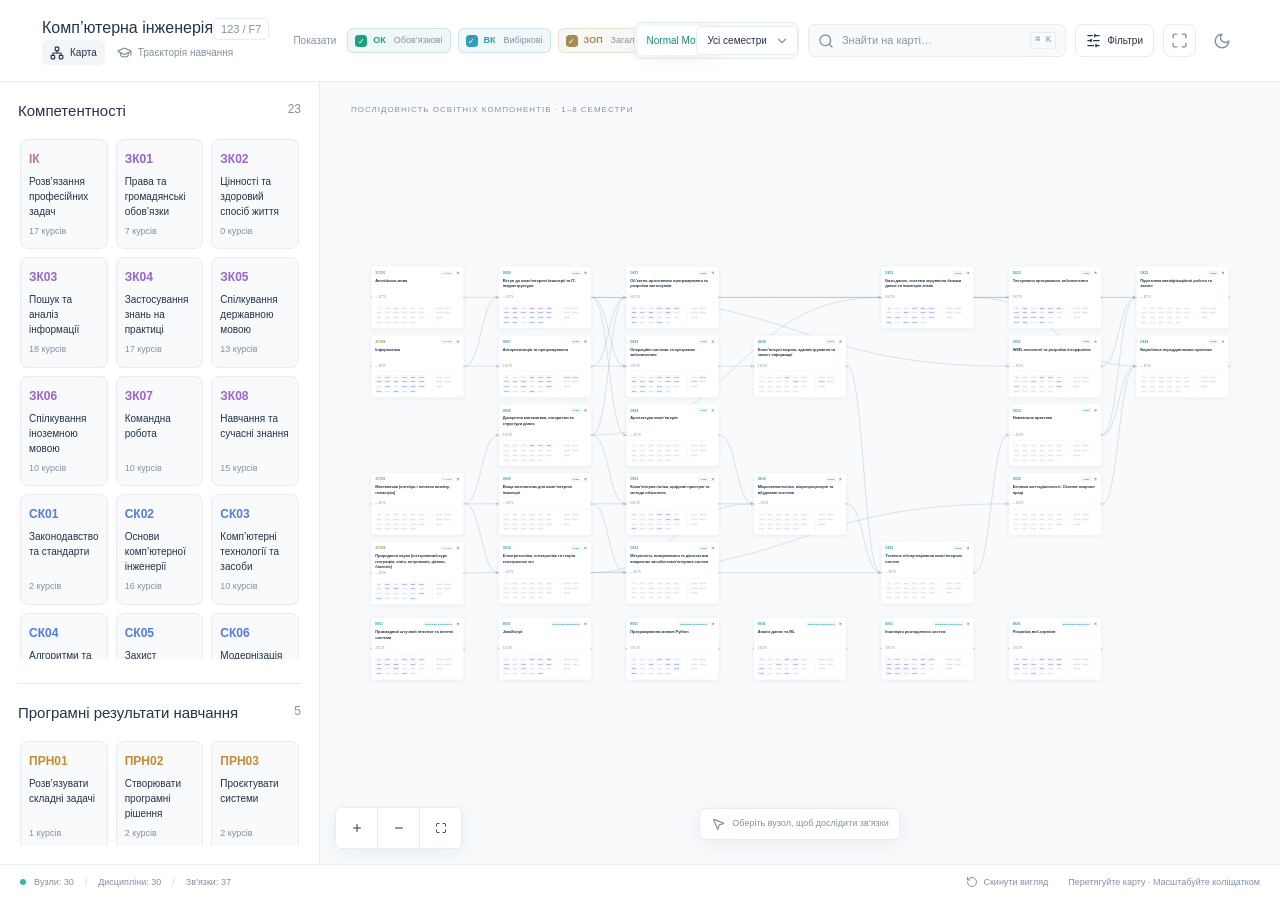
==== docs/index.html @ 351ebf06 "init 2" ====
<!doctype html>
<html lang="uk">
	<head>
		<meta charset="UTF-8" />
		<meta name="viewport" content="width=device-width, initial-scale=1.0" />
		<meta name="theme-color" content="#f6f8fb" />
		<meta
			name="description"
			content="Інтерактивна карта освітньої програми: компетентності, дисципліни та результати навчання."
		/>
		<title>Карта програми</title>
		<script type="module" crossorigin src="/assets/index-BlC7YATL.js"></script>
		<link rel="stylesheet" crossorigin href="/assets/index-C3Or6InL.css">
	</head>
	<body>
		<div id="app"></div>
	</body>
</html>
---- assets/index-C3Or6InL.css ----
.vue-flow{position:relative;width:100%;height:100%;overflow:hidden;z-index:0;direction:ltr}.vue-flow__container{position:absolute;height:100%;width:100%;left:0;top:0}.vue-flow__pane{z-index:1}.vue-flow__pane.draggable{cursor:grab}.vue-flow__pane.selection{cursor:pointer}.vue-flow__pane.dragging{cursor:grabbing}.vue-flow__transformationpane{transform-origin:0 0;z-index:2;pointer-events:none}.vue-flow__viewport{z-index:4;overflow:clip}.vue-flow__selection{z-index:6}.vue-flow__edge-labels{position:absolute;width:100%;height:100%;pointer-events:none;-webkit-user-select:none;-moz-user-select:none;user-select:none}.vue-flow__nodesselection-rect:focus,.vue-flow__nodesselection-rect:focus-visible{outline:none}.vue-flow .vue-flow__edges{pointer-events:none;overflow:visible}.vue-flow__edge-path,.vue-flow__connection-path{stroke:#b1b1b7;stroke-width:1;fill:none}.vue-flow__edge{pointer-events:visibleStroke;cursor:pointer}.vue-flow__edge.animated path{stroke-dasharray:5;animation:dashdraw .5s linear infinite}.vue-flow__edge.animated path.vue-flow__edge-interaction{stroke-dasharray:none;animation:none}.vue-flow__edge.inactive{pointer-events:none}.vue-flow__edge.selected,.vue-flow__edge:focus,.vue-flow__edge:focus-visible{outline:none}.vue-flow__edge.selected .vue-flow__edge-path,.vue-flow__edge:focus .vue-flow__edge-path,.vue-flow__edge:focus-visible .vue-flow__edge-path{stroke:#555}.vue-flow__edge-textwrapper{pointer-events:all}.vue-flow__edge-text{pointer-events:none;-webkit-user-select:none;-moz-user-select:none;user-select:none}.vue-flow__connection{pointer-events:none}.vue-flow__connection .animated{stroke-dasharray:5;animation:dashdraw .5s linear infinite}.vue-flow__connectionline{z-index:1001}.vue-flow__nodes{pointer-events:none;transform-origin:0 0}.vue-flow__node{position:absolute;-webkit-user-select:none;-moz-user-select:none;user-select:none;pointer-events:all;transform-origin:0 0;box-sizing:border-box;cursor:default}.vue-flow__node.draggable{cursor:grab;pointer-events:all}.vue-flow__node.draggable.dragging{cursor:grabbing}.vue-flow__nodesselection{z-index:3;transform-origin:left top;pointer-events:none}.vue-flow__nodesselection-rect{position:absolute;pointer-events:all;cursor:grab}.vue-flow__nodesselection-rect.dragging{cursor:grabbing}.vue-flow__handle{position:absolute;pointer-events:none;min-width:5px;min-height:5px}.vue-flow__handle.connectable{pointer-events:all;cursor:crosshair}.vue-flow__handle-bottom{left:50%;bottom:0;transform:translate(-50%,50%)}.vue-flow__handle-top{left:50%;top:0;transform:translate(-50%,-50%)}.vue-flow__handle-left{top:50%;left:0;transform:translate(-50%,-50%)}.vue-flow__handle-right{top:50%;right:0;transform:translate(50%,-50%)}.vue-flow__edgeupdater{cursor:move;pointer-events:all}.vue-flow__panel{position:absolute;z-index:5;margin:15px}.vue-flow__panel.top{top:0}.vue-flow__panel.bottom{bottom:0}.vue-flow__panel.left{left:0}.vue-flow__panel.right{right:0}.vue-flow__panel.center{left:50%;transform:translate(-50%)}@keyframes dashdraw{0%{stroke-dashoffset:10}}:root{--vf-node-bg: #fff;--vf-node-text: #222;--vf-connection-path: #b1b1b7;--vf-handle: #555}.vue-flow__edge.updating .vue-flow__edge-path{stroke:#777}.vue-flow__edge-text{font-size:10px}.vue-flow__edge-textbg{fill:#fff}.vue-flow__connection-path{stroke:var(--vf-connection-path)}.vue-flow__node{cursor:grab}.vue-flow__node.selectable:focus,.vue-flow__node.selectable:focus-visible{outline:none}.vue-flow__node-default,.vue-flow__node-input,.vue-flow__node-output{padding:10px;border-radius:3px;width:150px;font-size:12px;text-align:center;border-width:1px;border-style:solid;color:var(--vf-node-text);background-color:var(--vf-node-bg);border-color:var(--vf-node-color)}.vue-flow__node-default.selected,.vue-flow__node-default.selected:hover,.vue-flow__node-input.selected,.vue-flow__node-input.selected:hover,.vue-flow__node-output.selected,.vue-flow__node-output.selected:hover{box-shadow:0 0 0 .5px var(--vf-box-shadow)}.vue-flow__node-default.selected,.vue-flow__node-default:focus,.vue-flow__node-default:focus-visible,.vue-flow__node-input.selected,.vue-flow__node-input:focus,.vue-flow__node-input:focus-visible,.vue-flow__node-output.selected,.vue-flow__node-output:focus,.vue-flow__node-output:focus-visible{outline:none;border:1px solid #555}.vue-flow__node-default .vue-flow__handle,.vue-flow__node-input .vue-flow__handle,.vue-flow__node-output .vue-flow__handle{background:var(--vf-handle)}.vue-flow__node-default.selectable:hover,.vue-flow__node-input.selectable:hover,.vue-flow__node-output.selectable:hover{box-shadow:0 1px 4px 1px #00000014}.vue-flow__node-input{--vf-node-color: var(--vf-node-color, #0041d0);--vf-handle: var(--vf-node-color, #0041d0);--vf-box-shadow: var(--vf-node-color, #0041d0);background:var(--vf-node-bg);border-color:var(--vf-node-color, #0041d0)}.vue-flow__node-input.selected,.vue-flow__node-input:focus,.vue-flow__node-input:focus-visible{outline:none;border:1px solid var(--vf-node-color, #0041d0)}.vue-flow__node-default{--vf-handle: var(--vf-node-color, #1a192b);--vf-box-shadow: var(--vf-node-color, #1a192b);background:var(--vf-node-bg);border-color:var(--vf-node-color, #1a192b)}.vue-flow__node-default.selected,.vue-flow__node-default:focus,.vue-flow__node-default:focus-visible{outline:none;border:1px solid var(--vf-node-color, #1a192b)}.vue-flow__node-output{--vf-handle: var(--vf-node-color, #ff0072);--vf-box-shadow: var(--vf-node-color, #ff0072);background:var(--vf-node-bg);border-color:var(--vf-node-color, #ff0072)}.vue-flow__node-output.selected,.vue-flow__node-output:focus,.vue-flow__node-output:focus-visible{outline:none;border:1px solid var(--vf-node-color, #ff0072)}.vue-flow__nodesselection-rect,.vue-flow__selection{background:#0059dc14;border:1px dotted rgba(0,89,220,.8)}.vue-flow__nodesselection-rect:focus,.vue-flow__nodesselection-rect:focus-visible,.vue-flow__selection:focus,.vue-flow__selection:focus-visible{outline:none}.vue-flow__handle{width:6px;height:6px;background:var(--vf-handle);border:1px solid #fff;border-radius:100%}.vue-flow__controls{box-shadow:0 0 2px 1px #00000014}.vue-flow__controls-button{background:#fefefe;border:none;border-bottom:1px solid #eee;box-sizing:content-box;display:flex;justify-content:center;align-items:center;width:16px;height:16px;cursor:pointer;-webkit-user-select:none;user-select:none;padding:5px}.vue-flow__controls-button svg{width:100%;max-width:12px;max-height:12px}.vue-flow__controls-button:hover{background:#f4f4f4}.vue-flow__controls-button:disabled{pointer-events:none}.vue-flow__controls-button:disabled svg{fill-opacity:.4}@layer properties{@supports (((-webkit-hyphens:none)) and (not (margin-trim:inline))) or ((-moz-orient:inline) and (not (color:rgb(from red r g b)))){*,:before,:after,::backdrop{--tw-rotate-x:initial;--tw-rotate-y:initial;--tw-rotate-z:initial;--tw-skew-x:initial;--tw-skew-y:initial;--tw-border-style:solid;--tw-blur:initial;--tw-brightness:initial;--tw-contrast:initial;--tw-grayscale:initial;--tw-hue-rotate:initial;--tw-invert:initial;--tw-opacity:initial;--tw-saturate:initial;--tw-sepia:initial;--tw-drop-shadow:initial;--tw-drop-shadow-color:initial;--tw-drop-shadow-alpha:100%;--tw-drop-shadow-size:initial}}}@layer theme{:root,:host{--font-sans:-apple-system, BlinkMacSystemFont, "Segoe UI", Roboto, "Helvetica Neue", "Noto Sans", Arial, sans-serif, "Apple Color Emoji", "Segoe UI Emoji", "Segoe UI Symbol", "Noto Color Emoji";--font-mono:ui-monospace, SFMono-Regular, Menlo, Monaco, Consolas, "Liberation Mono", "Courier New", monospace;--default-transition-duration:.15s;--default-transition-timing-function:cubic-bezier(.4, 0, .2, 1);--default-font-family:var(--font-sans);--default-mono-font-family:var(--font-mono)}}@layer base{*,:after,:before,::backdrop{box-sizing:border-box;border:0 solid;margin:0;padding:0}::file-selector-button{box-sizing:border-box;border:0 solid;margin:0;padding:0}html,:host{-webkit-text-size-adjust:100%;tab-size:4;line-height:1.5;font-family:var(--default-font-family,-apple-system, BlinkMacSystemFont, "Segoe UI", Roboto, "Helvetica Neue", "Noto Sans", Arial, sans-serif, "Apple Color Emoji", "Segoe UI Emoji", "Segoe UI Symbol", "Noto Color Emoji");font-feature-settings:var(--default-font-feature-settings,normal);font-variation-settings:var(--default-font-variation-settings,normal);-webkit-tap-highlight-color:transparent}hr{height:0;color:inherit;border-top-width:1px}abbr:where([title]){-webkit-text-decoration:underline dotted;text-decoration:underline dotted}h1,h2,h3,h4,h5,h6{font-size:inherit;font-weight:inherit}a{color:inherit;-webkit-text-decoration:inherit;text-decoration:inherit}b,strong{font-weight:bolder}code,kbd,samp,pre{font-family:var(--default-mono-font-family,ui-monospace, SFMono-Regular, Menlo, Monaco, Consolas, "Liberation Mono", "Courier New", monospace);font-feature-settings:var(--default-mono-font-feature-settings,normal);font-variation-settings:var(--default-mono-font-variation-settings,normal);font-size:1em}small{font-size:80%}sub,sup{vertical-align:baseline;font-size:75%;line-height:0;position:relative}sub{bottom:-.25em}sup{top:-.5em}table{text-indent:0;border-color:inherit;border-collapse:collapse}:-moz-focusring:where(:not(iframe)){outline:auto}progress{vertical-align:baseline}summary{display:list-item}ol,ul,menu{list-style:none}img,svg,video,canvas,audio,iframe,embed,object{vertical-align:middle;display:block}img,video{max-width:100%;height:auto}button,input,select,optgroup,textarea{font:inherit;font-feature-settings:inherit;font-variation-settings:inherit;letter-spacing:inherit;color:inherit;opacity:1;background-color:#0000;border-radius:0}::file-selector-button{font:inherit;font-feature-settings:inherit;font-variation-settings:inherit;letter-spacing:inherit;color:inherit;opacity:1;background-color:#0000;border-radius:0}:where(select:is([multiple],[size])) optgroup{font-weight:bolder}:where(select:is([multiple],[size])) optgroup option{padding-inline-start:20px}::file-selector-button{margin-inline-end:4px}::placeholder{opacity:1}@supports (not ((-webkit-appearance:-apple-pay-button))) or (contain-intrinsic-size:1px){::placeholder{color:currentColor}@supports (color:color-mix(in lab,red,red)){::placeholder{color:color-mix(in oklab,currentcolor 50%,transparent)}}}textarea{resize:vertical}::-webkit-search-decoration{-webkit-appearance:none}::-webkit-date-and-time-value{min-height:1lh;text-align:inherit}::-webkit-datetime-edit{display:inline-flex}::-webkit-datetime-edit-fields-wrapper{padding:0}::-webkit-datetime-edit{padding-block:0}::-webkit-datetime-edit-year-field{padding-block:0}::-webkit-datetime-edit-month-field{padding-block:0}::-webkit-datetime-edit-day-field{padding-block:0}::-webkit-datetime-edit-hour-field{padding-block:0}::-webkit-datetime-edit-minute-field{padding-block:0}::-webkit-datetime-edit-second-field{padding-block:0}::-webkit-datetime-edit-millisecond-field{padding-block:0}::-webkit-datetime-edit-meridiem-field{padding-block:0}::-webkit-calendar-picker-indicator{line-height:1}:-moz-ui-invalid{box-shadow:none}button,input:where([type=button],[type=reset],[type=submit]){appearance:button}::file-selector-button{appearance:button}::-webkit-inner-spin-button{height:auto}::-webkit-outer-spin-button{height:auto}[hidden]:where(:not([hidden=until-found])){display:none!important}}@layer components;@layer utilities{.visible{visibility:visible}.sr-only{clip-path:inset(50%);white-space:nowrap;border-width:0;width:1px;height:1px;margin:-1px;padding:0;position:absolute;overflow:hidden}.fixed{position:fixed}.static{position:static}.sticky{position:sticky}.container{width:100%}@media(min-width:40rem){.container{max-width:40rem}}@media(min-width:48rem){.container{max-width:48rem}}@media(min-width:64rem){.container{max-width:64rem}}@media(min-width:80rem){.container{max-width:80rem}}@media(min-width:96rem){.container{max-width:96rem}}.grid{display:grid}.hidden{display:none}.flex-shrink{flex-shrink:1}.transform{transform:var(--tw-rotate-x,) var(--tw-rotate-y,) var(--tw-rotate-z,) var(--tw-skew-x,) var(--tw-skew-y,)}.border{border-style:var(--tw-border-style);border-width:1px}.underline{text-decoration-line:underline}.filter{filter:var(--tw-blur,) var(--tw-brightness,) var(--tw-contrast,) var(--tw-grayscale,) var(--tw-hue-rotate,) var(--tw-invert,) var(--tw-saturate,) var(--tw-sepia,) var(--tw-drop-shadow,)}.transition{transition-property:color,background-color,border-color,outline-color,text-decoration-color,fill,stroke,--tw-gradient-from,--tw-gradient-via,--tw-gradient-to,opacity,box-shadow,transform,translate,scale,rotate,filter,-webkit-backdrop-filter,backdrop-filter,display,content-visibility,overlay,pointer-events;transition-timing-function:var(--tw-ease,var(--default-transition-timing-function));transition-duration:var(--tw-duration,var(--default-transition-duration))}}:root{font-synthesis:none;text-rendering:optimizelegibility;-webkit-font-smoothing:antialiased;color:#243449;background:#f5f7fa;font-family:Inter,-apple-system,BlinkMacSystemFont,Segoe UI,sans-serif}*{box-sizing:border-box}body{margin:0}button,a,input,select{-webkit-tap-highlight-color:transparent}button,a,select{cursor:pointer}button{font:inherit;transition:background .15s,border-color .15s,transform .15s}button:focus-visible,a:focus-visible,summary:focus-visible,select:focus-visible,input:focus-visible{outline-offset:4px;outline:2px solid #32b89b}button:disabled{cursor:default}button svg{flex-shrink:0}button:hover{filter:brightness(.97)}.app-shell{--page:#f5f7fa;--surface:#fff;--canvas:#f8fafc;--text:#243449;--muted:#8491a2;--border:#e7ecf1;--dots:#d8e1e9;--edge:#aab9c9;--soft:#f1f5f8;--shadow:0 4px 18px #253f5910;--green:#188c72;background:var(--page);color:var(--text);min-height:100vh}.app-shell.dark{--page:#101720;--surface:#19232f;--canvas:#121c27;--text:#e1e8f0;--muted:#99a9bc;--border:#2c3a49;--dots:#324050;--edge:#6b8094;--soft:#243240;--shadow:0 4px 18px #0002;--green:#6ad8b9}.app-header{background:var(--surface);border-bottom:1px solid var(--border);justify-content:space-between;align-items:center;height:82px;padding:0 42px;display:flex}.brand{color:var(--text);letter-spacing:-.6px;align-items:center;gap:11px;font-size:18px;font-weight:750;text-decoration:none;display:flex}.brand-icon{color:#fff;background:#269981;border-radius:12px;place-items:center;width:39px;height:42px;display:grid;box-shadow:0 4px 9px #249e8230}.brand-light{color:var(--muted);font-weight:400}.brand small{letter-spacing:2px;color:var(--muted);margin-top:4px;font-size:8px;font-weight:600;display:block}.header-center{color:var(--muted);align-items:center;gap:8px;font-size:11px;display:flex}.status-dot{background:#37b997;border-radius:50%;flex-shrink:0;width:6px;height:6px;display:inline-block;box-shadow:0 0 0 3px #37b9970d}.header-actions{align-items:center;gap:21px;display:flex}.demo-label{letter-spacing:1.5px;color:var(--muted);font-size:9px}.icon-button{border:1px solid var(--border);background:var(--surface);width:33px;height:33px;color:var(--muted);border-radius:8px;justify-content:center;align-items:center;display:inline-flex}.theme-button{border:0}.avatar{background:var(--soft);border:1px solid var(--border);width:32px;height:32px;color:var(--green);border-radius:50%;place-items:center;font-size:10px;font-weight:700;display:grid}.workspace{max-width:2000px;margin:auto;padding:32px 42px 16px}.program-heading{justify-content:space-between;align-items:center;gap:20px;margin-bottom:28px;display:flex}.eyebrow{letter-spacing:1.7px;color:var(--muted);align-items:center;gap:8px;font-size:9px;font-weight:600;display:flex}.eyebrow svg{color:var(--green)}.eyebrow span{opacity:.4;padding:0 5px}h1{letter-spacing:-1px;align-items:center;gap:14px;margin:10px 0 6px;font-size:29px;font-weight:650;line-height:1.3;display:flex}.program-code{color:var(--muted);border:1px solid var(--border);letter-spacing:0;background:var(--surface);border-radius:5px;padding:4px 7px;font-size:11px}.program-heading p{color:var(--muted);margin:0;font-size:12px}.program-stats{gap:30px;display:flex}.program-stats div{border-right:1px solid var(--border);flex-direction:column;gap:5px;padding-right:27px;display:flex}.program-stats div:last-child{border:0;padding:0}.program-stats strong{letter-spacing:-1px;font-size:26px;font-weight:550}.program-stats span{color:var(--muted);font-size:10px}.explorer{border:1px solid var(--border);background:var(--surface);border-radius:13px;overflow:hidden;box-shadow:0 7px 30px #213b5205}.explorer-toolbar{justify-content:space-between;align-items:center;gap:15px;padding:15px 20px;display:flex}.map-title{white-space:nowrap;align-items:center;gap:9px;display:flex}.map-title>svg{color:var(--green)}.map-title strong{font-size:12px;font-weight:650}.count-pill{background:var(--soft);color:var(--muted);border-radius:5px;padding:2px 5px;font-size:9px}.toolbar-actions{align-items:center;gap:9px;display:flex}.search-box{border:1px solid var(--border);color:var(--muted);background:var(--canvas);border-radius:7px;align-items:center;gap:8px;padding:7px 9px;display:flex}.search-box input{width:180px;color:var(--text);background:0 0;border:0;outline:none;font-size:11px}.search-box:focus-within{border-color:#32b89b}.search-box kbd{border:1px solid var(--border);white-space:nowrap;border-radius:3px;padding:1px 4px;font-size:9px}.search-box button,.focus-banner button{color:var(--muted);background:0 0;border:0;padding:0;display:flex}.subtle-button{background:var(--surface);color:var(--text);border:1px solid var(--border);border-radius:7px;align-items:center;gap:6px;padding:8px 10px;font-size:10px;display:flex}.filter-bar{border-top:1px solid var(--border);border-bottom:1px solid var(--border);justify-content:space-between;align-items:center;gap:12px;padding:12px 20px;display:flex}.type-filters{flex-wrap:wrap;align-items:center;gap:7px;display:flex}.filter-label{color:var(--muted);margin-right:4px;font-size:10px}.kind-ЗК{--accent:#9a65cc;--tint:#9a65cc12}.kind-СК{--accent:#557cdb;--tint:#557cdb12}.kind-ОК{--accent:#219f83;--tint:#219f8312}.kind-ПРН{--accent:#c18c35;--tint:#c18c3512}.dark .kind-ЗК{--accent:#c498ee;--tint:#c498ee18}.dark .kind-СК{--accent:#8badff;--tint:#8badff18}.dark .kind-ОК{--accent:#66d6b8;--tint:#66d6b818}.dark .kind-ПРН{--accent:#edc27b;--tint:#edc27b18}.type-chip{border:1px solid var(--border);color:var(--muted);background:0 0;border-radius:6px;align-items:center;gap:6px;padding:5px 7px;font-size:9px;font-weight:600;display:flex}.type-chip.checked{background:var(--tint);border-color:var(--accent)}@supports (color:color-mix(in lab,red,red)){.type-chip.checked{border-color:color-mix(in srgb,var(--accent) 20%,transparent)}}.type-chip.checked{color:var(--accent)}.chip-name{color:var(--muted);margin-left:2px;font-weight:400}.chip-check{border:1px solid var(--muted);border-radius:3px;place-items:center;width:12px;height:12px;font-size:8px;display:grid}.checked .chip-check{border-color:var(--accent);background:var(--accent);color:var(--surface)}.semester-select{white-space:nowrap;align-items:center;display:flex;position:relative}.semester-select select{appearance:none;background:var(--surface);border:1px solid var(--border);color:var(--text);font:inherit;border-radius:6px;padding:6px 30px 6px 10px;font-size:10px}.semester-select svg{pointer-events:none;color:var(--muted);position:absolute;right:9px}.map-and-panel{height:calc(100vh - 365px);min-height:560px;max-height:1100px;display:flex}.map-container{background:var(--canvas);flex:1;min-width:0;position:relative}.map-column-labels{z-index:5;pointer-events:none;color:var(--muted);letter-spacing:1px;justify-content:space-between;gap:10px;font-size:8px;display:flex;position:absolute;top:17px;left:25px;right:25px}.map-column-labels span{background:var(--canvas);border-radius:4px;padding:5px 6px}.map-column-labels b{letter-spacing:1.4px;margin-left:6px;font-weight:600}.curriculum-node{border:1px solid var(--border);background:var(--surface);width:242px;box-shadow:var(--shadow);border-radius:10px;padding:13px 15px 0;transition:opacity .2s,border .2s,box-shadow .2s}.curriculum-node:not(.course){width:260px}.curriculum-node.active{border-color:var(--accent);box-shadow:0 0 0 4px var(--tint),var(--shadow)}.curriculum-node.dimmed{opacity:.23}.curriculum-node:hover{border-color:var(--accent)}.node-top{align-items:center;gap:8px;display:flex}.node-symbol{background:var(--tint);width:28px;height:28px;color:var(--accent);border-radius:7px;place-items:center;display:grid}.node-code{letter-spacing:.7px;color:var(--accent);font-size:11px;font-weight:700}.node-dot{background:var(--accent);opacity:.55;border-radius:50%;width:5px;height:5px;margin-left:auto}.node-arrow{color:var(--muted);margin-left:auto}.curriculum-node h3{letter-spacing:-.25px;margin:9px 0 7px;font-size:14px;font-weight:600;line-height:1.4}.node-meta,.node-caption{color:var(--muted);font-size:10px;line-height:1.4}.node-meta{gap:8px;display:flex}.meta-dot{opacity:.5}.node-footer{border-top:1px solid var(--border);color:var(--muted);justify-content:space-between;align-items:center;margin-top:11px;padding:8px 0;font-size:9px;display:flex}.tiny-bars{align-items:end;gap:3px;height:9px;display:flex}.tiny-bars i{background:var(--accent);opacity:.25;border-radius:1px;width:3px;height:5px}.tiny-bars i:nth-child(2){opacity:.5;height:7px}.tiny-bars i:last-child{opacity:.8;height:9px}.vue-flow__handle{min-width:6px;min-height:6px;background:var(--surface)!important;border:1.5px solid var(--accent)!important;width:6px!important;height:6px!important}.vue-flow__node:focus-visible{outline-offset:5px;border-radius:10px;outline:2px solid #32b89b}.vue-flow__controls{box-shadow:var(--shadow);border:1px solid var(--border);border-radius:7px;display:flex;bottom:15px;left:15px;overflow:hidden}.vue-flow__controls-button{background:var(--surface);color:var(--text);fill:var(--text);border:0;border-right:1px solid var(--border);width:31px;height:30px}.vue-flow__controls-button:hover{background:var(--soft)}.vue-flow__minimap{background:var(--surface);border:1px solid var(--border);box-shadow:var(--shadow);border-radius:8px;margin:0;bottom:13px;right:14px;overflow:hidden}.vue-flow__minimap-mask{fill:var(--canvas);opacity:.7}.vue-flow__minimap svg{background:var(--surface)}.map-hint,.focus-banner{color:var(--muted);background:var(--surface);border:1px solid var(--border);white-space:nowrap;box-shadow:var(--shadow);border-radius:7px;align-items:center;gap:7px;padding:8px 11px;font-size:9px;display:flex;position:absolute;bottom:24px;left:50%;transform:translate(-50%)}.focus-banner{color:var(--text);top:57px;bottom:auto}.focus-banner button{margin-left:8px}.map-footer{border-top:1px solid var(--border);color:var(--muted);align-items:center;gap:20px;padding:11px 20px;font-size:9px;display:flex}.map-footer>div{align-items:center;gap:8px;display:flex}.footer-separator{opacity:.4;margin:0 3px}.map-footer button{color:var(--muted);background:0 0;border:0;align-items:center;gap:5px;margin-left:auto;font-size:9px;display:flex}.page-footer{color:var(--muted);justify-content:space-between;gap:10px;padding-top:15px;font-size:9px;display:flex}.page-footer span{align-items:center;gap:6px;display:flex}.course-panel{background:var(--surface);border-left:1px solid var(--border);flex-direction:column;flex-shrink:0;width:340px;animation:.2s slide-in;display:flex}.panel-top{border-bottom:1px solid var(--border);letter-spacing:1.4px;color:var(--muted);justify-content:space-between;align-items:center;padding:14px 20px;font-size:8px;display:flex}.panel-top .icon-button{border:0;width:24px;height:24px}.panel-body{scrollbar-width:thin;scrollbar-color:var(--border) transparent;padding:22px;overflow-y:auto}.panel-emblem{width:50px;height:50px;color:var(--green);background:#219f8312;border:1px solid #219f8320;border-radius:13px;place-items:center;margin-bottom:17px;display:grid}.badge{background:var(--tint);color:var(--accent);white-space:nowrap;border:0;border-radius:4px;align-items:center;gap:5px;padding:4px 6px;font-size:9px;font-weight:600;display:inline-flex}.course-badge{color:var(--green);background:#219f8312}.course-badge span{margin-left:5px;font-weight:400}.panel-body h2{letter-spacing:-.7px;margin:11px 0;font-size:24px;font-weight:600;line-height:1.3}.panel-description{color:var(--muted);font-size:11px;line-height:1.85}.course-facts{border:1px solid var(--border);background:var(--canvas);border-radius:8px;grid-template-columns:1fr 1fr;margin:19px 0;display:grid}.course-facts>div{color:var(--muted);align-items:center;gap:8px;padding:12px;display:flex}.course-facts>div+div{border-left:1px solid var(--border)}.course-facts strong{color:var(--text);font-size:16px;font-weight:600}.course-facts small{color:var(--muted);margin-top:3px;font-size:9px;font-weight:400;display:block}.panel-section{border-top:1px solid var(--border);margin-top:20px;padding-top:18px}.panel-section h3{align-items:center;gap:7px;margin:0 0 12px;font-size:12px;font-weight:600;display:flex}.panel-section h3>span{color:var(--muted);font-size:9px;font-weight:400}.relation-row{text-align:left;width:100%;color:var(--text);background:0 0;border:0;align-items:center;gap:8px;margin:6px 0;padding:5px 0;font-size:10px;line-height:1.5;display:flex}.relation-row>svg{color:var(--muted);flex-shrink:0;margin-left:auto}.outcome-tags{flex-wrap:wrap;gap:6px;display:flex}.section-hint{color:var(--muted);margin-top:10px;font-size:9px}.topic{border:1px solid var(--border);border-radius:7px;margin:7px 0;overflow:hidden}.topic summary{cursor:pointer;align-items:center;gap:8px;padding:11px 9px;font-size:10px;font-weight:500;list-style:none;display:flex}.topic summary::-webkit-details-marker{display:none}.topic summary>svg{color:var(--muted);flex-shrink:0;margin-left:auto}.topic[open] summary>svg{transform:rotate(180deg)}.topic-number{color:var(--muted);font-size:9px}.topic p{color:var(--muted);margin:0;padding:0 11px 12px 31px;font-size:10px;line-height:1.8}.topic[open]{background:var(--canvas)}.panel-note{color:var(--muted);margin-top:22px;font-size:9px;line-height:1.8}.empty-state{background:var(--canvas);color:var(--muted);flex-direction:column;justify-content:center;align-items:center;gap:10px;display:flex;position:absolute;inset:0}.empty-state h3{color:var(--text);margin:0;font-size:18px}.empty-state p{margin:0 0 8px;font-size:12px}.primary-button{color:#fff;background:#219f83;border:0;border-radius:7px;padding:10px 15px;font-size:12px}@keyframes slide-in{0%{opacity:0;transform:translate(10px)}to{opacity:1;transform:translate(0)}}@media(min-width:1600px){.workspace{padding:38px 60px 18px}.map-and-panel{min-height:650px}.course-panel{width:365px}}@media(max-width:1100px){.workspace{padding:25px 22px 15px}.app-header{padding:0 24px}.program-stats{gap:16px}.program-stats div{padding-right:16px}.course-panel{width:300px}.chip-name,.footer-tip{display:none}.map-hint{bottom:65px;left:150px;transform:none}.map-column-labels{gap:3px;font-size:7px;left:12px;right:12px}.map-column-labels b{letter-spacing:.5px;margin-left:2px}}@media(max-width:760px){.app-header{height:66px;padding:0 16px}.header-center,.demo-label,.avatar{display:none}.workspace{padding:23px 12px 12px}.brand{font-size:16px}.program-heading{align-items:flex-start}.program-stats{display:none}h1{font-size:25px}.program-heading p{font-size:11px;line-height:1.7}.explorer-toolbar{flex-wrap:wrap;padding:13px}.toolbar-actions{width:100%}.search-box{flex:1}.search-box input{width:100%;min-width:0}.map-title{font-size:11px}.filter-bar{gap:7px;padding:11px}.filter-label{display:none}.type-filters{gap:4px}.type-chip{padding:5px}.semester-select select{max-width:112px;font-size:9px}.map-and-panel{height:65vh;min-height:520px;position:relative}.course-panel{z-index:10;width:min(340px,100%);position:absolute;top:0;bottom:0;right:0;box-shadow:-12px 0 30px #0002}.map-column-labels{font-size:6px}.map-column-labels b{letter-spacing:0}.map-footer{gap:5px;padding:11px;font-size:8px}.map-footer>div{gap:4px}.page-footer{flex-direction:column;font-size:8px;line-height:1.6}.map-hint{font-size:8px;left:16px}.vue-flow__minimap{max-width:120px}.eyebrow{letter-spacing:1px;font-size:8px}}@media(prefers-reduced-motion:reduce){*,:before,:after{scroll-behavior:auto!important;transition:none!important;animation:none!important}}html,body,#app{width:100%;height:100%;overflow:hidden}.app-shell{flex-direction:column;width:100%;height:100dvh;min-height:0;display:flex}.app-header{flex:none}.workspace{flex:auto;width:100%;max-width:none;min-height:0;margin:0;padding:0}.explorer{width:100%;height:100%;box-shadow:none;border:0;border-radius:0;flex-direction:column;display:flex}.explorer-toolbar,.filter-bar,.map-footer{flex:none}.map-and-panel{flex:auto;height:auto;min-height:0;max-height:none}.app-header{gap:24px}.app-header .program-heading{flex:none;margin:0}.header-filters{border:0;flex:0 auto;min-width:0;padding:0}.header-filters .type-filters{flex-wrap:nowrap}.header-tools{flex:none}@media(max-width:1550px){.app-header .program-stats{display:none}}@media(max-width:1250px){.header-filters .chip-name{display:none}}@media(max-width:1150px){.app-header{flex-wrap:wrap;height:auto;min-height:82px;padding:12px 24px}.app-header .program-heading{flex:auto}.header-filters{flex:1 0 100%;order:3}.header-filters .type-filters{flex-wrap:wrap}}@media(max-width:760px){.app-header{gap:10px;min-height:66px;padding:10px 16px}}.view-tabs{align-items:center;gap:4px;display:flex}.view-tabs button{color:var(--muted);background:0 0;border:0;border-radius:6px;align-items:center;gap:6px;padding:5px 8px;font-size:10px;display:inline-flex}.view-tabs button.active{background:var(--soft);color:var(--text)}.workflow-view,.workflow-and-panel{width:100%;height:100%;min-height:0}.workflow-view{background:var(--canvas)}.workflow-and-panel{display:flex;position:relative}.learning-workflow{flex:auto;min-width:0;padding:30px 32px 36px;overflow:auto}.workflow-heading{justify-content:space-between;align-items:end;gap:32px;max-width:1500px;margin:0 auto 28px;display:flex}.workflow-eyebrow{color:var(--green);letter-spacing:1.5px;font-size:9px;font-weight:650}.workflow-heading h2{color:var(--text);letter-spacing:-.6px;margin:7px 0 0;font-size:24px;font-weight:600}.workflow-heading p{max-width:470px;color:var(--muted);margin:0;font-size:11px;line-height:1.7}.workflow-track{align-items:stretch;width:max-content;min-width:100%;max-width:1500px;min-height:430px;margin:0 auto;display:flex}.workflow-stage{border:1px solid var(--border);background:var(--surface);width:250px;min-width:250px;box-shadow:var(--shadow);border-radius:12px;flex-direction:column;flex:1 0 250px;padding:18px;display:flex}.stage-connector{width:42px;min-width:42px;color:var(--muted);place-items:center;display:grid}.stage-heading{border-bottom:1px solid var(--border);align-items:center;gap:10px;padding-bottom:16px;display:flex}.stage-number{width:34px;height:34px;color:var(--green);background:#219f8312;border-radius:9px;place-items:center;font-size:11px;font-weight:700;display:grid}.stage-heading div>span,.stage-outcome small{color:var(--muted);font-size:9px;display:block}.stage-heading h3{margin:3px 0 0;font-size:13px;font-weight:600}.stage-credits{color:var(--muted);white-space:nowrap;margin-left:auto;font-size:9px}.stage-courses{flex-direction:column;flex:auto;gap:10px;padding:18px 0;display:flex}.workflow-course{text-align:left;border:1px solid var(--border);background:var(--canvas);width:100%;color:var(--text);border-radius:9px;align-items:center;gap:10px;padding:12px;display:flex}.workflow-course:hover,.workflow-course.active{border-color:var(--green);background:#219f830b}.workflow-course.active{box-shadow:0 0 0 3px #219f8312}.workflow-course-icon{width:31px;height:31px;color:var(--green);background:#219f8312;border-radius:8px;flex:none;place-items:center;display:grid}.workflow-course-copy{flex-direction:column;flex:auto;gap:4px;min-width:0;display:flex}.workflow-course-code{color:var(--green);letter-spacing:.5px;font-size:9px;font-weight:700}.workflow-course strong{font-size:11px;font-weight:600;line-height:1.4}.workflow-course small{color:var(--muted);font-size:9px}.workflow-course>svg{color:var(--muted);flex:none}.stage-outcome{border-top:1px solid var(--border);color:var(--green);align-items:flex-start;gap:8px;padding-top:14px;font-size:10px;line-height:1.5;display:flex}.stage-outcome svg{flex:none;margin-top:2px}.stage-outcome span{color:var(--text)}.stage-outcome small{margin-bottom:3px}@media(max-width:760px){.program-heading h1{margin-top:0;font-size:20px}.learning-workflow{padding:22px 16px 28px}.workflow-heading{flex-direction:column;align-items:flex-start;gap:10px}.workflow-heading h2{font-size:21px}.workflow-track{flex-direction:column;width:100%;min-width:0}.workflow-stage{flex-basis:auto;width:100%;min-width:0}.stage-connector{width:100%;min-width:0;height:38px;transform:rotate(90deg)}}.kind-ІК{--accent:#ba7596;--tint:#ba759612}.dark .kind-ІК{--accent:#e8a3c4;--tint:#e8a3c418}.kind-ВК{--accent:#329db8;--tint:#329db812}.dark .kind-ВК{--accent:#79cce0;--tint:#79cce018}.kind-ЗОП{--accent:#a48b58;--tint:#a48b5812}.dark .kind-ЗОП{--accent:#d3b980;--tint:#d3b98018}@property --tw-rotate-x{syntax:"*";inherits:false}@property --tw-rotate-y{syntax:"*";inherits:false}@property --tw-rotate-z{syntax:"*";inherits:false}@property --tw-skew-x{syntax:"*";inherits:false}@property --tw-skew-y{syntax:"*";inherits:false}@property --tw-border-style{syntax:"*";inherits:false;initial-value:solid}@property --tw-blur{syntax:"*";inherits:false}@property --tw-brightness{syntax:"*";inherits:false}@property --tw-contrast{syntax:"*";inherits:false}@property --tw-grayscale{syntax:"*";inherits:false}@property --tw-hue-rotate{syntax:"*";inherits:false}@property --tw-invert{syntax:"*";inherits:false}@property --tw-opacity{syntax:"*";inherits:false}@property --tw-saturate{syntax:"*";inherits:false}@property --tw-sepia{syntax:"*";inherits:false}@property --tw-drop-shadow{syntax:"*";inherits:false}@property --tw-drop-shadow-color{syntax:"*";inherits:false}@property --tw-drop-shadow-alpha{syntax:"<percentage>";inherits:false;initial-value:100%}@property --tw-drop-shadow-size{syntax:"*";inherits:false}.course-explorer{position:relative;display:flex!important;align-items:stretch;min-height:680px}.coverage-sidebar{flex:0 0 25%;width:25%;min-width:0;box-sizing:border-box;overflow:hidden;padding:18px;background:var(--surface);border-right:1px solid var(--border);display:grid;grid-template-rows:minmax(0,3fr) minmax(170px,1fr)}.coverage-group{min-height:0;display:flex;flex-direction:column}.coverage-group .coverage-grid{overflow-y:auto;min-height:0;padding:2px;align-content:start}.course-explorer>.map-container{flex:0 0 75%;width:75%;min-width:0}.course-explorer.simple-mode>.map-container{flex:1 1 100%;width:100%}.map-mode-switch{display:inline-flex;flex-shrink:0;gap:3px;padding:3px;border:1px solid var(--border);border-radius:8px;background:var(--canvas)}.map-mode-switch button{border:0;border-radius:5px;padding:7px 9px;background:transparent;color:var(--muted);font-size:10px;white-space:nowrap}.map-mode-switch button.active{background:var(--surface);color:var(--green);box-shadow:var(--shadow)}.coverage-group+.coverage-group{border-top:1px solid var(--border);margin-top:24px;padding-top:18px}.coverage-group h2{font-size:15px;margin:0 0 14px;display:flex;justify-content:space-between;gap:10px}.coverage-group h2>span{font-size:12px;color:var(--muted)}.coverage-grid{display:grid;grid-template-columns:repeat(3,minmax(0,1fr));gap:8px}.coverage-entry{min-width:0;text-align:left;border:1px solid var(--border);border-radius:8px;background:var(--canvas);padding:10px 8px;color:var(--text);display:flex;flex-direction:column;gap:6px}.coverage-entry b{font-size:12px;color:var(--accent)}.coverage-entry>span{font-size:10px;line-height:1.5;overflow-wrap:anywhere}.coverage-entry small{font-size:9px;color:var(--muted);margin-top:auto}.coverage-entry.selected{border-color:var(--accent);background:var(--tint);box-shadow:inset 0 0 0 1px var(--accent)}.curriculum-node.coverage-course{width:350px;box-sizing:border-box;padding:15px}.coverage-course h3{min-height:60px;font-size:15px}.node-stage{margin-left:auto;display:inline-flex;align-items:center;white-space:nowrap;border-radius:3px;padding:2px 6px;background:var(--tint);color:var(--accent);font-size:9px;line-height:14px;font-weight:700}.course-coverage{display:grid;grid-template-columns:2fr 1fr;border-top:1px solid var(--border);margin-top:14px;padding-top:12px;gap:12px}.course-coverage section+section{border-left:1px solid var(--border);padding-left:10px}.coverage-badge-grid{display:grid;grid-template-columns:repeat(auto-fill,28px);gap:4px}.coverage-badge{border:0;border-radius:3px;width:28px;height:14px;padding:0;background:var(--tint);color:var(--accent);font-size:7px;line-height:14px;font-weight:700}.coverage-badge:disabled{background:var(--soft);color:var(--muted);opacity:.45;cursor:default}.coverage-badge:not(:disabled):hover,.coverage-badge.chosen{background:var(--accent);color:var(--surface)}.coverage-badge:focus-visible{outline:2px solid var(--accent);outline-offset:1px}.course-explorer>.map-detail-panel{position:absolute;right:0;top:0;bottom:0;z-index:12;box-shadow:-8px 0 25px #0002;max-width:75%;overflow:auto}@media(max-width:1200px){.coverage-grid{grid-template-columns:repeat(2,minmax(0,1fr))}.coverage-sidebar{padding:12px}}@media(max-width:640px){.course-explorer{flex-direction:column!important}.coverage-sidebar{width:100%;flex:0 0 auto;max-height:280px;border-right:0;border-bottom:1px solid var(--border)}.course-explorer>.map-container{width:100%;flex:1;min-height:500px}.coverage-grid{grid-template-columns:repeat(3,minmax(0,1fr))}.course-explorer>.map-detail-panel{max-width:100%}}
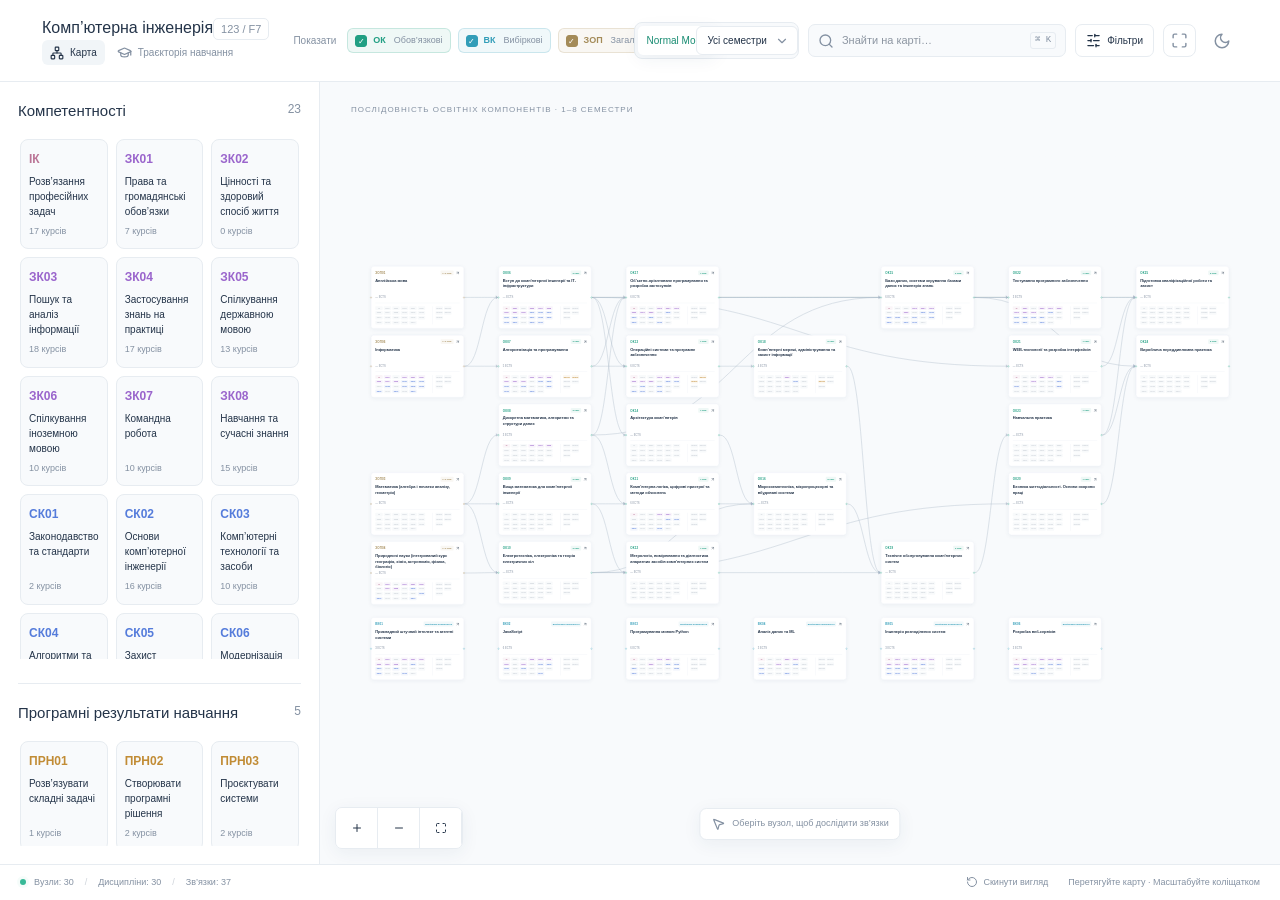
==== commit d46c1a22: "Update title in index.html and format structure" ====
--- a/docs/index.html
+++ b/docs/index.html
@@ -8,12 +8,12 @@
 			name="description"
 			content="Інтерактивна карта освітньої програми: компетентності, дисципліни та результати навчання."
 		/>
-		<title>Карта програми</title>
-		<script type="module" crossorigin src="/assets/index-BlC7YATL.js"></script>
-		<link rel="stylesheet" crossorigin href="/assets/index-C3Or6InL.css">
+		<title>Карта програми 1</title>
+		<script type="module" crossorigin src="/assets/index-BlC7YATL.js"></script>
+		<link rel="stylesheet" crossorigin href="/assets/index-C3Or6InL.css">
 	</head>
 	<body>
-		<div id="app"></div>+		<div id="app"></div>
 
 	</body>
 </html>
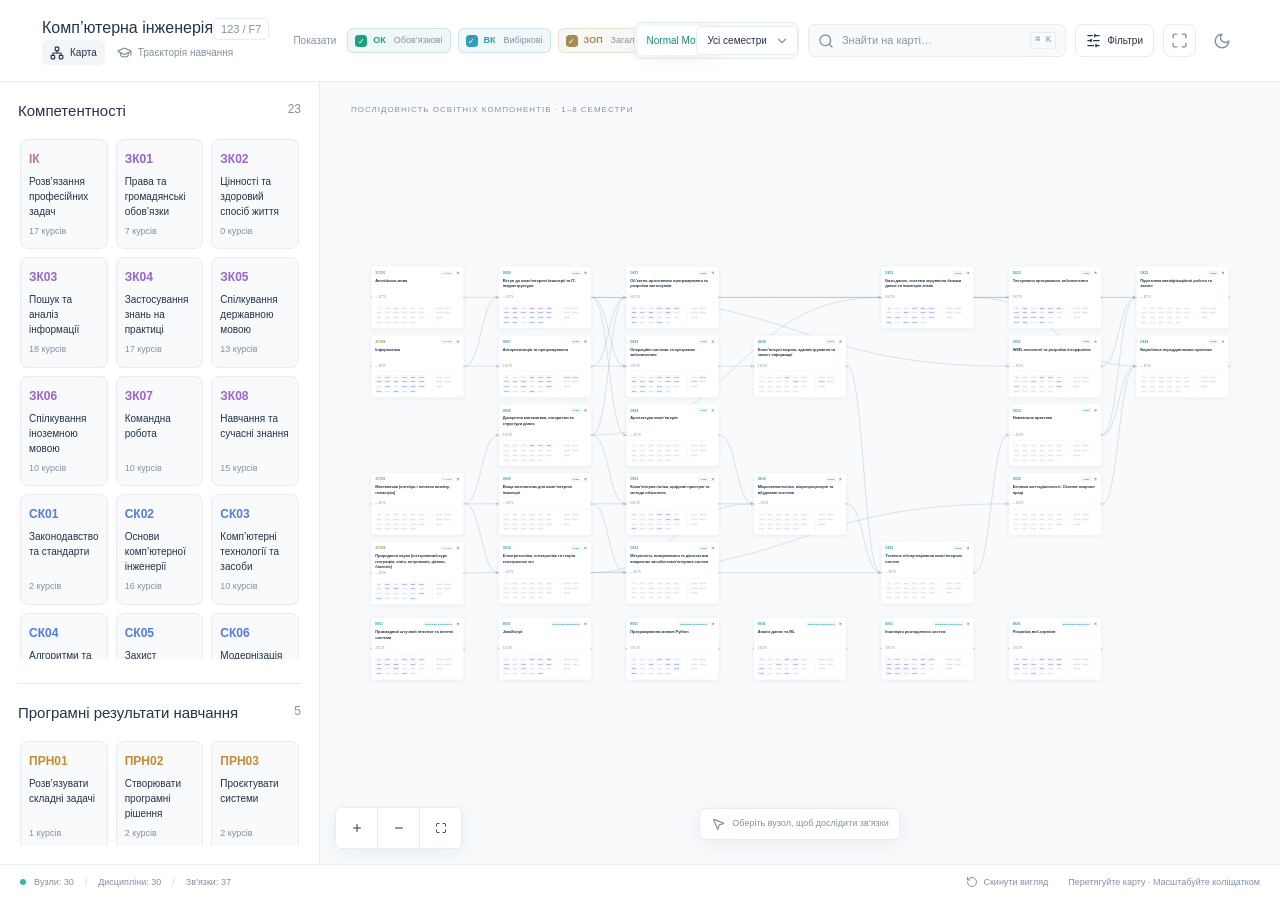
==== commit d6718ed1: "move assets higher" ====
--- a/docs/index.html
+++ b/docs/index.html
@@ -9,8 +9,8 @@
 			content="Інтерактивна карта освітньої програми: компетентності, дисципліни та результати навчання."
 		/>
 		<title>Карта програми 1</title>
-		<script type="module" crossorigin src="/assets/index-BlC7YATL.js"></script>
-		<link rel="stylesheet" crossorigin href="/assets/index-C3Or6InL.css">
+		<script type="module" crossorigin src="./index-BlC7YATL.js"></script>
+		<link rel="stylesheet" crossorigin href="./index-C3Or6InL.css">
 	</head>
 	<body>
 		<div id="app"></div>
--- a/docs/index-C3Or6InL.css
+++ b/docs/index-C3Or6InL.css
@@ -0,0 +1 @@
+.vue-flow{position:relative;width:100%;height:100%;overflow:hidden;z-index:0;direction:ltr}.vue-flow__container{position:absolute;height:100%;width:100%;left:0;top:0}.vue-flow__pane{z-index:1}.vue-flow__pane.draggable{cursor:grab}.vue-flow__pane.selection{cursor:pointer}.vue-flow__pane.dragging{cursor:grabbing}.vue-flow__transformationpane{transform-origin:0 0;z-index:2;pointer-events:none}.vue-flow__viewport{z-index:4;overflow:clip}.vue-flow__selection{z-index:6}.vue-flow__edge-labels{position:absolute;width:100%;height:100%;pointer-events:none;-webkit-user-select:none;-moz-user-select:none;user-select:none}.vue-flow__nodesselection-rect:focus,.vue-flow__nodesselection-rect:focus-visible{outline:none}.vue-flow .vue-flow__edges{pointer-events:none;overflow:visible}.vue-flow__edge-path,.vue-flow__connection-path{stroke:#b1b1b7;stroke-width:1;fill:none}.vue-flow__edge{pointer-events:visibleStroke;cursor:pointer}.vue-flow__edge.animated path{stroke-dasharray:5;animation:dashdraw .5s linear infinite}.vue-flow__edge.animated path.vue-flow__edge-interaction{stroke-dasharray:none;animation:none}.vue-flow__edge.inactive{pointer-events:none}.vue-flow__edge.selected,.vue-flow__edge:focus,.vue-flow__edge:focus-visible{outline:none}.vue-flow__edge.selected .vue-flow__edge-path,.vue-flow__edge:focus .vue-flow__edge-path,.vue-flow__edge:focus-visible .vue-flow__edge-path{stroke:#555}.vue-flow__edge-textwrapper{pointer-events:all}.vue-flow__edge-text{pointer-events:none;-webkit-user-select:none;-moz-user-select:none;user-select:none}.vue-flow__connection{pointer-events:none}.vue-flow__connection .animated{stroke-dasharray:5;animation:dashdraw .5s linear infinite}.vue-flow__connectionline{z-index:1001}.vue-flow__nodes{pointer-events:none;transform-origin:0 0}.vue-flow__node{position:absolute;-webkit-user-select:none;-moz-user-select:none;user-select:none;pointer-events:all;transform-origin:0 0;box-sizing:border-box;cursor:default}.vue-flow__node.draggable{cursor:grab;pointer-events:all}.vue-flow__node.draggable.dragging{cursor:grabbing}.vue-flow__nodesselection{z-index:3;transform-origin:left top;pointer-events:none}.vue-flow__nodesselection-rect{position:absolute;pointer-events:all;cursor:grab}.vue-flow__nodesselection-rect.dragging{cursor:grabbing}.vue-flow__handle{position:absolute;pointer-events:none;min-width:5px;min-height:5px}.vue-flow__handle.connectable{pointer-events:all;cursor:crosshair}.vue-flow__handle-bottom{left:50%;bottom:0;transform:translate(-50%,50%)}.vue-flow__handle-top{left:50%;top:0;transform:translate(-50%,-50%)}.vue-flow__handle-left{top:50%;left:0;transform:translate(-50%,-50%)}.vue-flow__handle-right{top:50%;right:0;transform:translate(50%,-50%)}.vue-flow__edgeupdater{cursor:move;pointer-events:all}.vue-flow__panel{position:absolute;z-index:5;margin:15px}.vue-flow__panel.top{top:0}.vue-flow__panel.bottom{bottom:0}.vue-flow__panel.left{left:0}.vue-flow__panel.right{right:0}.vue-flow__panel.center{left:50%;transform:translate(-50%)}@keyframes dashdraw{0%{stroke-dashoffset:10}}:root{--vf-node-bg: #fff;--vf-node-text: #222;--vf-connection-path: #b1b1b7;--vf-handle: #555}.vue-flow__edge.updating .vue-flow__edge-path{stroke:#777}.vue-flow__edge-text{font-size:10px}.vue-flow__edge-textbg{fill:#fff}.vue-flow__connection-path{stroke:var(--vf-connection-path)}.vue-flow__node{cursor:grab}.vue-flow__node.selectable:focus,.vue-flow__node.selectable:focus-visible{outline:none}.vue-flow__node-default,.vue-flow__node-input,.vue-flow__node-output{padding:10px;border-radius:3px;width:150px;font-size:12px;text-align:center;border-width:1px;border-style:solid;color:var(--vf-node-text);background-color:var(--vf-node-bg);border-color:var(--vf-node-color)}.vue-flow__node-default.selected,.vue-flow__node-default.selected:hover,.vue-flow__node-input.selected,.vue-flow__node-input.selected:hover,.vue-flow__node-output.selected,.vue-flow__node-output.selected:hover{box-shadow:0 0 0 .5px var(--vf-box-shadow)}.vue-flow__node-default.selected,.vue-flow__node-default:focus,.vue-flow__node-default:focus-visible,.vue-flow__node-input.selected,.vue-flow__node-input:focus,.vue-flow__node-input:focus-visible,.vue-flow__node-output.selected,.vue-flow__node-output:focus,.vue-flow__node-output:focus-visible{outline:none;border:1px solid #555}.vue-flow__node-default .vue-flow__handle,.vue-flow__node-input .vue-flow__handle,.vue-flow__node-output .vue-flow__handle{background:var(--vf-handle)}.vue-flow__node-default.selectable:hover,.vue-flow__node-input.selectable:hover,.vue-flow__node-output.selectable:hover{box-shadow:0 1px 4px 1px #00000014}.vue-flow__node-input{--vf-node-color: var(--vf-node-color, #0041d0);--vf-handle: var(--vf-node-color, #0041d0);--vf-box-shadow: var(--vf-node-color, #0041d0);background:var(--vf-node-bg);border-color:var(--vf-node-color, #0041d0)}.vue-flow__node-input.selected,.vue-flow__node-input:focus,.vue-flow__node-input:focus-visible{outline:none;border:1px solid var(--vf-node-color, #0041d0)}.vue-flow__node-default{--vf-handle: var(--vf-node-color, #1a192b);--vf-box-shadow: var(--vf-node-color, #1a192b);background:var(--vf-node-bg);border-color:var(--vf-node-color, #1a192b)}.vue-flow__node-default.selected,.vue-flow__node-default:focus,.vue-flow__node-default:focus-visible{outline:none;border:1px solid var(--vf-node-color, #1a192b)}.vue-flow__node-output{--vf-handle: var(--vf-node-color, #ff0072);--vf-box-shadow: var(--vf-node-color, #ff0072);background:var(--vf-node-bg);border-color:var(--vf-node-color, #ff0072)}.vue-flow__node-output.selected,.vue-flow__node-output:focus,.vue-flow__node-output:focus-visible{outline:none;border:1px solid var(--vf-node-color, #ff0072)}.vue-flow__nodesselection-rect,.vue-flow__selection{background:#0059dc14;border:1px dotted rgba(0,89,220,.8)}.vue-flow__nodesselection-rect:focus,.vue-flow__nodesselection-rect:focus-visible,.vue-flow__selection:focus,.vue-flow__selection:focus-visible{outline:none}.vue-flow__handle{width:6px;height:6px;background:var(--vf-handle);border:1px solid #fff;border-radius:100%}.vue-flow__controls{box-shadow:0 0 2px 1px #00000014}.vue-flow__controls-button{background:#fefefe;border:none;border-bottom:1px solid #eee;box-sizing:content-box;display:flex;justify-content:center;align-items:center;width:16px;height:16px;cursor:pointer;-webkit-user-select:none;user-select:none;padding:5px}.vue-flow__controls-button svg{width:100%;max-width:12px;max-height:12px}.vue-flow__controls-button:hover{background:#f4f4f4}.vue-flow__controls-button:disabled{pointer-events:none}.vue-flow__controls-button:disabled svg{fill-opacity:.4}@layer properties{@supports (((-webkit-hyphens:none)) and (not (margin-trim:inline))) or ((-moz-orient:inline) and (not (color:rgb(from red r g b)))){*,:before,:after,::backdrop{--tw-rotate-x:initial;--tw-rotate-y:initial;--tw-rotate-z:initial;--tw-skew-x:initial;--tw-skew-y:initial;--tw-border-style:solid;--tw-blur:initial;--tw-brightness:initial;--tw-contrast:initial;--tw-grayscale:initial;--tw-hue-rotate:initial;--tw-invert:initial;--tw-opacity:initial;--tw-saturate:initial;--tw-sepia:initial;--tw-drop-shadow:initial;--tw-drop-shadow-color:initial;--tw-drop-shadow-alpha:100%;--tw-drop-shadow-size:initial}}}@layer theme{:root,:host{--font-sans:-apple-system, BlinkMacSystemFont, "Segoe UI", Roboto, "Helvetica Neue", "Noto Sans", Arial, sans-serif, "Apple Color Emoji", "Segoe UI Emoji", "Segoe UI Symbol", "Noto Color Emoji";--font-mono:ui-monospace, SFMono-Regular, Menlo, Monaco, Consolas, "Liberation Mono", "Courier New", monospace;--default-transition-duration:.15s;--default-transition-timing-function:cubic-bezier(.4, 0, .2, 1);--default-font-family:var(--font-sans);--default-mono-font-family:var(--font-mono)}}@layer base{*,:after,:before,::backdrop{box-sizing:border-box;border:0 solid;margin:0;padding:0}::file-selector-button{box-sizing:border-box;border:0 solid;margin:0;padding:0}html,:host{-webkit-text-size-adjust:100%;tab-size:4;line-height:1.5;font-family:var(--default-font-family,-apple-system, BlinkMacSystemFont, "Segoe UI", Roboto, "Helvetica Neue", "Noto Sans", Arial, sans-serif, "Apple Color Emoji", "Segoe UI Emoji", "Segoe UI Symbol", "Noto Color Emoji");font-feature-settings:var(--default-font-feature-settings,normal);font-variation-settings:var(--default-font-variation-settings,normal);-webkit-tap-highlight-color:transparent}hr{height:0;color:inherit;border-top-width:1px}abbr:where([title]){-webkit-text-decoration:underline dotted;text-decoration:underline dotted}h1,h2,h3,h4,h5,h6{font-size:inherit;font-weight:inherit}a{color:inherit;-webkit-text-decoration:inherit;text-decoration:inherit}b,strong{font-weight:bolder}code,kbd,samp,pre{font-family:var(--default-mono-font-family,ui-monospace, SFMono-Regular, Menlo, Monaco, Consolas, "Liberation Mono", "Courier New", monospace);font-feature-settings:var(--default-mono-font-feature-settings,normal);font-variation-settings:var(--default-mono-font-variation-settings,normal);font-size:1em}small{font-size:80%}sub,sup{vertical-align:baseline;font-size:75%;line-height:0;position:relative}sub{bottom:-.25em}sup{top:-.5em}table{text-indent:0;border-color:inherit;border-collapse:collapse}:-moz-focusring:where(:not(iframe)){outline:auto}progress{vertical-align:baseline}summary{display:list-item}ol,ul,menu{list-style:none}img,svg,video,canvas,audio,iframe,embed,object{vertical-align:middle;display:block}img,video{max-width:100%;height:auto}button,input,select,optgroup,textarea{font:inherit;font-feature-settings:inherit;font-variation-settings:inherit;letter-spacing:inherit;color:inherit;opacity:1;background-color:#0000;border-radius:0}::file-selector-button{font:inherit;font-feature-settings:inherit;font-variation-settings:inherit;letter-spacing:inherit;color:inherit;opacity:1;background-color:#0000;border-radius:0}:where(select:is([multiple],[size])) optgroup{font-weight:bolder}:where(select:is([multiple],[size])) optgroup option{padding-inline-start:20px}::file-selector-button{margin-inline-end:4px}::placeholder{opacity:1}@supports (not ((-webkit-appearance:-apple-pay-button))) or (contain-intrinsic-size:1px){::placeholder{color:currentColor}@supports (color:color-mix(in lab,red,red)){::placeholder{color:color-mix(in oklab,currentcolor 50%,transparent)}}}textarea{resize:vertical}::-webkit-search-decoration{-webkit-appearance:none}::-webkit-date-and-time-value{min-height:1lh;text-align:inherit}::-webkit-datetime-edit{display:inline-flex}::-webkit-datetime-edit-fields-wrapper{padding:0}::-webkit-datetime-edit{padding-block:0}::-webkit-datetime-edit-year-field{padding-block:0}::-webkit-datetime-edit-month-field{padding-block:0}::-webkit-datetime-edit-day-field{padding-block:0}::-webkit-datetime-edit-hour-field{padding-block:0}::-webkit-datetime-edit-minute-field{padding-block:0}::-webkit-datetime-edit-second-field{padding-block:0}::-webkit-datetime-edit-millisecond-field{padding-block:0}::-webkit-datetime-edit-meridiem-field{padding-block:0}::-webkit-calendar-picker-indicator{line-height:1}:-moz-ui-invalid{box-shadow:none}button,input:where([type=button],[type=reset],[type=submit]){appearance:button}::file-selector-button{appearance:button}::-webkit-inner-spin-button{height:auto}::-webkit-outer-spin-button{height:auto}[hidden]:where(:not([hidden=until-found])){display:none!important}}@layer components;@layer utilities{.visible{visibility:visible}.sr-only{clip-path:inset(50%);white-space:nowrap;border-width:0;width:1px;height:1px;margin:-1px;padding:0;position:absolute;overflow:hidden}.fixed{position:fixed}.static{position:static}.sticky{position:sticky}.container{width:100%}@media(min-width:40rem){.container{max-width:40rem}}@media(min-width:48rem){.container{max-width:48rem}}@media(min-width:64rem){.container{max-width:64rem}}@media(min-width:80rem){.container{max-width:80rem}}@media(min-width:96rem){.container{max-width:96rem}}.grid{display:grid}.hidden{display:none}.flex-shrink{flex-shrink:1}.transform{transform:var(--tw-rotate-x,) var(--tw-rotate-y,) var(--tw-rotate-z,) var(--tw-skew-x,) var(--tw-skew-y,)}.border{border-style:var(--tw-border-style);border-width:1px}.underline{text-decoration-line:underline}.filter{filter:var(--tw-blur,) var(--tw-brightness,) var(--tw-contrast,) var(--tw-grayscale,) var(--tw-hue-rotate,) var(--tw-invert,) var(--tw-saturate,) var(--tw-sepia,) var(--tw-drop-shadow,)}.transition{transition-property:color,background-color,border-color,outline-color,text-decoration-color,fill,stroke,--tw-gradient-from,--tw-gradient-via,--tw-gradient-to,opacity,box-shadow,transform,translate,scale,rotate,filter,-webkit-backdrop-filter,backdrop-filter,display,content-visibility,overlay,pointer-events;transition-timing-function:var(--tw-ease,var(--default-transition-timing-function));transition-duration:var(--tw-duration,var(--default-transition-duration))}}:root{font-synthesis:none;text-rendering:optimizelegibility;-webkit-font-smoothing:antialiased;color:#243449;background:#f5f7fa;font-family:Inter,-apple-system,BlinkMacSystemFont,Segoe UI,sans-serif}*{box-sizing:border-box}body{margin:0}button,a,input,select{-webkit-tap-highlight-color:transparent}button,a,select{cursor:pointer}button{font:inherit;transition:background .15s,border-color .15s,transform .15s}button:focus-visible,a:focus-visible,summary:focus-visible,select:focus-visible,input:focus-visible{outline-offset:4px;outline:2px solid #32b89b}button:disabled{cursor:default}button svg{flex-shrink:0}button:hover{filter:brightness(.97)}.app-shell{--page:#f5f7fa;--surface:#fff;--canvas:#f8fafc;--text:#243449;--muted:#8491a2;--border:#e7ecf1;--dots:#d8e1e9;--edge:#aab9c9;--soft:#f1f5f8;--shadow:0 4px 18px #253f5910;--green:#188c72;background:var(--page);color:var(--text);min-height:100vh}.app-shell.dark{--page:#101720;--surface:#19232f;--canvas:#121c27;--text:#e1e8f0;--muted:#99a9bc;--border:#2c3a49;--dots:#324050;--edge:#6b8094;--soft:#243240;--shadow:0 4px 18px #0002;--green:#6ad8b9}.app-header{background:var(--surface);border-bottom:1px solid var(--border);justify-content:space-between;align-items:center;height:82px;padding:0 42px;display:flex}.brand{color:var(--text);letter-spacing:-.6px;align-items:center;gap:11px;font-size:18px;font-weight:750;text-decoration:none;display:flex}.brand-icon{color:#fff;background:#269981;border-radius:12px;place-items:center;width:39px;height:42px;display:grid;box-shadow:0 4px 9px #249e8230}.brand-light{color:var(--muted);font-weight:400}.brand small{letter-spacing:2px;color:var(--muted);margin-top:4px;font-size:8px;font-weight:600;display:block}.header-center{color:var(--muted);align-items:center;gap:8px;font-size:11px;display:flex}.status-dot{background:#37b997;border-radius:50%;flex-shrink:0;width:6px;height:6px;display:inline-block;box-shadow:0 0 0 3px #37b9970d}.header-actions{align-items:center;gap:21px;display:flex}.demo-label{letter-spacing:1.5px;color:var(--muted);font-size:9px}.icon-button{border:1px solid var(--border);background:var(--surface);width:33px;height:33px;color:var(--muted);border-radius:8px;justify-content:center;align-items:center;display:inline-flex}.theme-button{border:0}.avatar{background:var(--soft);border:1px solid var(--border);width:32px;height:32px;color:var(--green);border-radius:50%;place-items:center;font-size:10px;font-weight:700;display:grid}.workspace{max-width:2000px;margin:auto;padding:32px 42px 16px}.program-heading{justify-content:space-between;align-items:center;gap:20px;margin-bottom:28px;display:flex}.eyebrow{letter-spacing:1.7px;color:var(--muted);align-items:center;gap:8px;font-size:9px;font-weight:600;display:flex}.eyebrow svg{color:var(--green)}.eyebrow span{opacity:.4;padding:0 5px}h1{letter-spacing:-1px;align-items:center;gap:14px;margin:10px 0 6px;font-size:29px;font-weight:650;line-height:1.3;display:flex}.program-code{color:var(--muted);border:1px solid var(--border);letter-spacing:0;background:var(--surface);border-radius:5px;padding:4px 7px;font-size:11px}.program-heading p{color:var(--muted);margin:0;font-size:12px}.program-stats{gap:30px;display:flex}.program-stats div{border-right:1px solid var(--border);flex-direction:column;gap:5px;padding-right:27px;display:flex}.program-stats div:last-child{border:0;padding:0}.program-stats strong{letter-spacing:-1px;font-size:26px;font-weight:550}.program-stats span{color:var(--muted);font-size:10px}.explorer{border:1px solid var(--border);background:var(--surface);border-radius:13px;overflow:hidden;box-shadow:0 7px 30px #213b5205}.explorer-toolbar{justify-content:space-between;align-items:center;gap:15px;padding:15px 20px;display:flex}.map-title{white-space:nowrap;align-items:center;gap:9px;display:flex}.map-title>svg{color:var(--green)}.map-title strong{font-size:12px;font-weight:650}.count-pill{background:var(--soft);color:var(--muted);border-radius:5px;padding:2px 5px;font-size:9px}.toolbar-actions{align-items:center;gap:9px;display:flex}.search-box{border:1px solid var(--border);color:var(--muted);background:var(--canvas);border-radius:7px;align-items:center;gap:8px;padding:7px 9px;display:flex}.search-box input{width:180px;color:var(--text);background:0 0;border:0;outline:none;font-size:11px}.search-box:focus-within{border-color:#32b89b}.search-box kbd{border:1px solid var(--border);white-space:nowrap;border-radius:3px;padding:1px 4px;font-size:9px}.search-box button,.focus-banner button{color:var(--muted);background:0 0;border:0;padding:0;display:flex}.subtle-button{background:var(--surface);color:var(--text);border:1px solid var(--border);border-radius:7px;align-items:center;gap:6px;padding:8px 10px;font-size:10px;display:flex}.filter-bar{border-top:1px solid var(--border);border-bottom:1px solid var(--border);justify-content:space-between;align-items:center;gap:12px;padding:12px 20px;display:flex}.type-filters{flex-wrap:wrap;align-items:center;gap:7px;display:flex}.filter-label{color:var(--muted);margin-right:4px;font-size:10px}.kind-ЗК{--accent:#9a65cc;--tint:#9a65cc12}.kind-СК{--accent:#557cdb;--tint:#557cdb12}.kind-ОК{--accent:#219f83;--tint:#219f8312}.kind-ПРН{--accent:#c18c35;--tint:#c18c3512}.dark .kind-ЗК{--accent:#c498ee;--tint:#c498ee18}.dark .kind-СК{--accent:#8badff;--tint:#8badff18}.dark .kind-ОК{--accent:#66d6b8;--tint:#66d6b818}.dark .kind-ПРН{--accent:#edc27b;--tint:#edc27b18}.type-chip{border:1px solid var(--border);color:var(--muted);background:0 0;border-radius:6px;align-items:center;gap:6px;padding:5px 7px;font-size:9px;font-weight:600;display:flex}.type-chip.checked{background:var(--tint);border-color:var(--accent)}@supports (color:color-mix(in lab,red,red)){.type-chip.checked{border-color:color-mix(in srgb,var(--accent) 20%,transparent)}}.type-chip.checked{color:var(--accent)}.chip-name{color:var(--muted);margin-left:2px;font-weight:400}.chip-check{border:1px solid var(--muted);border-radius:3px;place-items:center;width:12px;height:12px;font-size:8px;display:grid}.checked .chip-check{border-color:var(--accent);background:var(--accent);color:var(--surface)}.semester-select{white-space:nowrap;align-items:center;display:flex;position:relative}.semester-select select{appearance:none;background:var(--surface);border:1px solid var(--border);color:var(--text);font:inherit;border-radius:6px;padding:6px 30px 6px 10px;font-size:10px}.semester-select svg{pointer-events:none;color:var(--muted);position:absolute;right:9px}.map-and-panel{height:calc(100vh - 365px);min-height:560px;max-height:1100px;display:flex}.map-container{background:var(--canvas);flex:1;min-width:0;position:relative}.map-column-labels{z-index:5;pointer-events:none;color:var(--muted);letter-spacing:1px;justify-content:space-between;gap:10px;font-size:8px;display:flex;position:absolute;top:17px;left:25px;right:25px}.map-column-labels span{background:var(--canvas);border-radius:4px;padding:5px 6px}.map-column-labels b{letter-spacing:1.4px;margin-left:6px;font-weight:600}.curriculum-node{border:1px solid var(--border);background:var(--surface);width:242px;box-shadow:var(--shadow);border-radius:10px;padding:13px 15px 0;transition:opacity .2s,border .2s,box-shadow .2s}.curriculum-node:not(.course){width:260px}.curriculum-node.active{border-color:var(--accent);box-shadow:0 0 0 4px var(--tint),var(--shadow)}.curriculum-node.dimmed{opacity:.23}.curriculum-node:hover{border-color:var(--accent)}.node-top{align-items:center;gap:8px;display:flex}.node-symbol{background:var(--tint);width:28px;height:28px;color:var(--accent);border-radius:7px;place-items:center;display:grid}.node-code{letter-spacing:.7px;color:var(--accent);font-size:11px;font-weight:700}.node-dot{background:var(--accent);opacity:.55;border-radius:50%;width:5px;height:5px;margin-left:auto}.node-arrow{color:var(--muted);margin-left:auto}.curriculum-node h3{letter-spacing:-.25px;margin:9px 0 7px;font-size:14px;font-weight:600;line-height:1.4}.node-meta,.node-caption{color:var(--muted);font-size:10px;line-height:1.4}.node-meta{gap:8px;display:flex}.meta-dot{opacity:.5}.node-footer{border-top:1px solid var(--border);color:var(--muted);justify-content:space-between;align-items:center;margin-top:11px;padding:8px 0;font-size:9px;display:flex}.tiny-bars{align-items:end;gap:3px;height:9px;display:flex}.tiny-bars i{background:var(--accent);opacity:.25;border-radius:1px;width:3px;height:5px}.tiny-bars i:nth-child(2){opacity:.5;height:7px}.tiny-bars i:last-child{opacity:.8;height:9px}.vue-flow__handle{min-width:6px;min-height:6px;background:var(--surface)!important;border:1.5px solid var(--accent)!important;width:6px!important;height:6px!important}.vue-flow__node:focus-visible{outline-offset:5px;border-radius:10px;outline:2px solid #32b89b}.vue-flow__controls{box-shadow:var(--shadow);border:1px solid var(--border);border-radius:7px;display:flex;bottom:15px;left:15px;overflow:hidden}.vue-flow__controls-button{background:var(--surface);color:var(--text);fill:var(--text);border:0;border-right:1px solid var(--border);width:31px;height:30px}.vue-flow__controls-button:hover{background:var(--soft)}.vue-flow__minimap{background:var(--surface);border:1px solid var(--border);box-shadow:var(--shadow);border-radius:8px;margin:0;bottom:13px;right:14px;overflow:hidden}.vue-flow__minimap-mask{fill:var(--canvas);opacity:.7}.vue-flow__minimap svg{background:var(--surface)}.map-hint,.focus-banner{color:var(--muted);background:var(--surface);border:1px solid var(--border);white-space:nowrap;box-shadow:var(--shadow);border-radius:7px;align-items:center;gap:7px;padding:8px 11px;font-size:9px;display:flex;position:absolute;bottom:24px;left:50%;transform:translate(-50%)}.focus-banner{color:var(--text);top:57px;bottom:auto}.focus-banner button{margin-left:8px}.map-footer{border-top:1px solid var(--border);color:var(--muted);align-items:center;gap:20px;padding:11px 20px;font-size:9px;display:flex}.map-footer>div{align-items:center;gap:8px;display:flex}.footer-separator{opacity:.4;margin:0 3px}.map-footer button{color:var(--muted);background:0 0;border:0;align-items:center;gap:5px;margin-left:auto;font-size:9px;display:flex}.page-footer{color:var(--muted);justify-content:space-between;gap:10px;padding-top:15px;font-size:9px;display:flex}.page-footer span{align-items:center;gap:6px;display:flex}.course-panel{background:var(--surface);border-left:1px solid var(--border);flex-direction:column;flex-shrink:0;width:340px;animation:.2s slide-in;display:flex}.panel-top{border-bottom:1px solid var(--border);letter-spacing:1.4px;color:var(--muted);justify-content:space-between;align-items:center;padding:14px 20px;font-size:8px;display:flex}.panel-top .icon-button{border:0;width:24px;height:24px}.panel-body{scrollbar-width:thin;scrollbar-color:var(--border) transparent;padding:22px;overflow-y:auto}.panel-emblem{width:50px;height:50px;color:var(--green);background:#219f8312;border:1px solid #219f8320;border-radius:13px;place-items:center;margin-bottom:17px;display:grid}.badge{background:var(--tint);color:var(--accent);white-space:nowrap;border:0;border-radius:4px;align-items:center;gap:5px;padding:4px 6px;font-size:9px;font-weight:600;display:inline-flex}.course-badge{color:var(--green);background:#219f8312}.course-badge span{margin-left:5px;font-weight:400}.panel-body h2{letter-spacing:-.7px;margin:11px 0;font-size:24px;font-weight:600;line-height:1.3}.panel-description{color:var(--muted);font-size:11px;line-height:1.85}.course-facts{border:1px solid var(--border);background:var(--canvas);border-radius:8px;grid-template-columns:1fr 1fr;margin:19px 0;display:grid}.course-facts>div{color:var(--muted);align-items:center;gap:8px;padding:12px;display:flex}.course-facts>div+div{border-left:1px solid var(--border)}.course-facts strong{color:var(--text);font-size:16px;font-weight:600}.course-facts small{color:var(--muted);margin-top:3px;font-size:9px;font-weight:400;display:block}.panel-section{border-top:1px solid var(--border);margin-top:20px;padding-top:18px}.panel-section h3{align-items:center;gap:7px;margin:0 0 12px;font-size:12px;font-weight:600;display:flex}.panel-section h3>span{color:var(--muted);font-size:9px;font-weight:400}.relation-row{text-align:left;width:100%;color:var(--text);background:0 0;border:0;align-items:center;gap:8px;margin:6px 0;padding:5px 0;font-size:10px;line-height:1.5;display:flex}.relation-row>svg{color:var(--muted);flex-shrink:0;margin-left:auto}.outcome-tags{flex-wrap:wrap;gap:6px;display:flex}.section-hint{color:var(--muted);margin-top:10px;font-size:9px}.topic{border:1px solid var(--border);border-radius:7px;margin:7px 0;overflow:hidden}.topic summary{cursor:pointer;align-items:center;gap:8px;padding:11px 9px;font-size:10px;font-weight:500;list-style:none;display:flex}.topic summary::-webkit-details-marker{display:none}.topic summary>svg{color:var(--muted);flex-shrink:0;margin-left:auto}.topic[open] summary>svg{transform:rotate(180deg)}.topic-number{color:var(--muted);font-size:9px}.topic p{color:var(--muted);margin:0;padding:0 11px 12px 31px;font-size:10px;line-height:1.8}.topic[open]{background:var(--canvas)}.panel-note{color:var(--muted);margin-top:22px;font-size:9px;line-height:1.8}.empty-state{background:var(--canvas);color:var(--muted);flex-direction:column;justify-content:center;align-items:center;gap:10px;display:flex;position:absolute;inset:0}.empty-state h3{color:var(--text);margin:0;font-size:18px}.empty-state p{margin:0 0 8px;font-size:12px}.primary-button{color:#fff;background:#219f83;border:0;border-radius:7px;padding:10px 15px;font-size:12px}@keyframes slide-in{0%{opacity:0;transform:translate(10px)}to{opacity:1;transform:translate(0)}}@media(min-width:1600px){.workspace{padding:38px 60px 18px}.map-and-panel{min-height:650px}.course-panel{width:365px}}@media(max-width:1100px){.workspace{padding:25px 22px 15px}.app-header{padding:0 24px}.program-stats{gap:16px}.program-stats div{padding-right:16px}.course-panel{width:300px}.chip-name,.footer-tip{display:none}.map-hint{bottom:65px;left:150px;transform:none}.map-column-labels{gap:3px;font-size:7px;left:12px;right:12px}.map-column-labels b{letter-spacing:.5px;margin-left:2px}}@media(max-width:760px){.app-header{height:66px;padding:0 16px}.header-center,.demo-label,.avatar{display:none}.workspace{padding:23px 12px 12px}.brand{font-size:16px}.program-heading{align-items:flex-start}.program-stats{display:none}h1{font-size:25px}.program-heading p{font-size:11px;line-height:1.7}.explorer-toolbar{flex-wrap:wrap;padding:13px}.toolbar-actions{width:100%}.search-box{flex:1}.search-box input{width:100%;min-width:0}.map-title{font-size:11px}.filter-bar{gap:7px;padding:11px}.filter-label{display:none}.type-filters{gap:4px}.type-chip{padding:5px}.semester-select select{max-width:112px;font-size:9px}.map-and-panel{height:65vh;min-height:520px;position:relative}.course-panel{z-index:10;width:min(340px,100%);position:absolute;top:0;bottom:0;right:0;box-shadow:-12px 0 30px #0002}.map-column-labels{font-size:6px}.map-column-labels b{letter-spacing:0}.map-footer{gap:5px;padding:11px;font-size:8px}.map-footer>div{gap:4px}.page-footer{flex-direction:column;font-size:8px;line-height:1.6}.map-hint{font-size:8px;left:16px}.vue-flow__minimap{max-width:120px}.eyebrow{letter-spacing:1px;font-size:8px}}@media(prefers-reduced-motion:reduce){*,:before,:after{scroll-behavior:auto!important;transition:none!important;animation:none!important}}html,body,#app{width:100%;height:100%;overflow:hidden}.app-shell{flex-direction:column;width:100%;height:100dvh;min-height:0;display:flex}.app-header{flex:none}.workspace{flex:auto;width:100%;max-width:none;min-height:0;margin:0;padding:0}.explorer{width:100%;height:100%;box-shadow:none;border:0;border-radius:0;flex-direction:column;display:flex}.explorer-toolbar,.filter-bar,.map-footer{flex:none}.map-and-panel{flex:auto;height:auto;min-height:0;max-height:none}.app-header{gap:24px}.app-header .program-heading{flex:none;margin:0}.header-filters{border:0;flex:0 auto;min-width:0;padding:0}.header-filters .type-filters{flex-wrap:nowrap}.header-tools{flex:none}@media(max-width:1550px){.app-header .program-stats{display:none}}@media(max-width:1250px){.header-filters .chip-name{display:none}}@media(max-width:1150px){.app-header{flex-wrap:wrap;height:auto;min-height:82px;padding:12px 24px}.app-header .program-heading{flex:auto}.header-filters{flex:1 0 100%;order:3}.header-filters .type-filters{flex-wrap:wrap}}@media(max-width:760px){.app-header{gap:10px;min-height:66px;padding:10px 16px}}.view-tabs{align-items:center;gap:4px;display:flex}.view-tabs button{color:var(--muted);background:0 0;border:0;border-radius:6px;align-items:center;gap:6px;padding:5px 8px;font-size:10px;display:inline-flex}.view-tabs button.active{background:var(--soft);color:var(--text)}.workflow-view,.workflow-and-panel{width:100%;height:100%;min-height:0}.workflow-view{background:var(--canvas)}.workflow-and-panel{display:flex;position:relative}.learning-workflow{flex:auto;min-width:0;padding:30px 32px 36px;overflow:auto}.workflow-heading{justify-content:space-between;align-items:end;gap:32px;max-width:1500px;margin:0 auto 28px;display:flex}.workflow-eyebrow{color:var(--green);letter-spacing:1.5px;font-size:9px;font-weight:650}.workflow-heading h2{color:var(--text);letter-spacing:-.6px;margin:7px 0 0;font-size:24px;font-weight:600}.workflow-heading p{max-width:470px;color:var(--muted);margin:0;font-size:11px;line-height:1.7}.workflow-track{align-items:stretch;width:max-content;min-width:100%;max-width:1500px;min-height:430px;margin:0 auto;display:flex}.workflow-stage{border:1px solid var(--border);background:var(--surface);width:250px;min-width:250px;box-shadow:var(--shadow);border-radius:12px;flex-direction:column;flex:1 0 250px;padding:18px;display:flex}.stage-connector{width:42px;min-width:42px;color:var(--muted);place-items:center;display:grid}.stage-heading{border-bottom:1px solid var(--border);align-items:center;gap:10px;padding-bottom:16px;display:flex}.stage-number{width:34px;height:34px;color:var(--green);background:#219f8312;border-radius:9px;place-items:center;font-size:11px;font-weight:700;display:grid}.stage-heading div>span,.stage-outcome small{color:var(--muted);font-size:9px;display:block}.stage-heading h3{margin:3px 0 0;font-size:13px;font-weight:600}.stage-credits{color:var(--muted);white-space:nowrap;margin-left:auto;font-size:9px}.stage-courses{flex-direction:column;flex:auto;gap:10px;padding:18px 0;display:flex}.workflow-course{text-align:left;border:1px solid var(--border);background:var(--canvas);width:100%;color:var(--text);border-radius:9px;align-items:center;gap:10px;padding:12px;display:flex}.workflow-course:hover,.workflow-course.active{border-color:var(--green);background:#219f830b}.workflow-course.active{box-shadow:0 0 0 3px #219f8312}.workflow-course-icon{width:31px;height:31px;color:var(--green);background:#219f8312;border-radius:8px;flex:none;place-items:center;display:grid}.workflow-course-copy{flex-direction:column;flex:auto;gap:4px;min-width:0;display:flex}.workflow-course-code{color:var(--green);letter-spacing:.5px;font-size:9px;font-weight:700}.workflow-course strong{font-size:11px;font-weight:600;line-height:1.4}.workflow-course small{color:var(--muted);font-size:9px}.workflow-course>svg{color:var(--muted);flex:none}.stage-outcome{border-top:1px solid var(--border);color:var(--green);align-items:flex-start;gap:8px;padding-top:14px;font-size:10px;line-height:1.5;display:flex}.stage-outcome svg{flex:none;margin-top:2px}.stage-outcome span{color:var(--text)}.stage-outcome small{margin-bottom:3px}@media(max-width:760px){.program-heading h1{margin-top:0;font-size:20px}.learning-workflow{padding:22px 16px 28px}.workflow-heading{flex-direction:column;align-items:flex-start;gap:10px}.workflow-heading h2{font-size:21px}.workflow-track{flex-direction:column;width:100%;min-width:0}.workflow-stage{flex-basis:auto;width:100%;min-width:0}.stage-connector{width:100%;min-width:0;height:38px;transform:rotate(90deg)}}.kind-ІК{--accent:#ba7596;--tint:#ba759612}.dark .kind-ІК{--accent:#e8a3c4;--tint:#e8a3c418}.kind-ВК{--accent:#329db8;--tint:#329db812}.dark .kind-ВК{--accent:#79cce0;--tint:#79cce018}.kind-ЗОП{--accent:#a48b58;--tint:#a48b5812}.dark .kind-ЗОП{--accent:#d3b980;--tint:#d3b98018}@property --tw-rotate-x{syntax:"*";inherits:false}@property --tw-rotate-y{syntax:"*";inherits:false}@property --tw-rotate-z{syntax:"*";inherits:false}@property --tw-skew-x{syntax:"*";inherits:false}@property --tw-skew-y{syntax:"*";inherits:false}@property --tw-border-style{syntax:"*";inherits:false;initial-value:solid}@property --tw-blur{syntax:"*";inherits:false}@property --tw-brightness{syntax:"*";inherits:false}@property --tw-contrast{syntax:"*";inherits:false}@property --tw-grayscale{syntax:"*";inherits:false}@property --tw-hue-rotate{syntax:"*";inherits:false}@property --tw-invert{syntax:"*";inherits:false}@property --tw-opacity{syntax:"*";inherits:false}@property --tw-saturate{syntax:"*";inherits:false}@property --tw-sepia{syntax:"*";inherits:false}@property --tw-drop-shadow{syntax:"*";inherits:false}@property --tw-drop-shadow-color{syntax:"*";inherits:false}@property --tw-drop-shadow-alpha{syntax:"<percentage>";inherits:false;initial-value:100%}@property --tw-drop-shadow-size{syntax:"*";inherits:false}.course-explorer{position:relative;display:flex!important;align-items:stretch;min-height:680px}.coverage-sidebar{flex:0 0 25%;width:25%;min-width:0;box-sizing:border-box;overflow:hidden;padding:18px;background:var(--surface);border-right:1px solid var(--border);display:grid;grid-template-rows:minmax(0,3fr) minmax(170px,1fr)}.coverage-group{min-height:0;display:flex;flex-direction:column}.coverage-group .coverage-grid{overflow-y:auto;min-height:0;padding:2px;align-content:start}.course-explorer>.map-container{flex:0 0 75%;width:75%;min-width:0}.course-explorer.simple-mode>.map-container{flex:1 1 100%;width:100%}.map-mode-switch{display:inline-flex;flex-shrink:0;gap:3px;padding:3px;border:1px solid var(--border);border-radius:8px;background:var(--canvas)}.map-mode-switch button{border:0;border-radius:5px;padding:7px 9px;background:transparent;color:var(--muted);font-size:10px;white-space:nowrap}.map-mode-switch button.active{background:var(--surface);color:var(--green);box-shadow:var(--shadow)}.coverage-group+.coverage-group{border-top:1px solid var(--border);margin-top:24px;padding-top:18px}.coverage-group h2{font-size:15px;margin:0 0 14px;display:flex;justify-content:space-between;gap:10px}.coverage-group h2>span{font-size:12px;color:var(--muted)}.coverage-grid{display:grid;grid-template-columns:repeat(3,minmax(0,1fr));gap:8px}.coverage-entry{min-width:0;text-align:left;border:1px solid var(--border);border-radius:8px;background:var(--canvas);padding:10px 8px;color:var(--text);display:flex;flex-direction:column;gap:6px}.coverage-entry b{font-size:12px;color:var(--accent)}.coverage-entry>span{font-size:10px;line-height:1.5;overflow-wrap:anywhere}.coverage-entry small{font-size:9px;color:var(--muted);margin-top:auto}.coverage-entry.selected{border-color:var(--accent);background:var(--tint);box-shadow:inset 0 0 0 1px var(--accent)}.curriculum-node.coverage-course{width:350px;box-sizing:border-box;padding:15px}.coverage-course h3{min-height:60px;font-size:15px}.node-stage{margin-left:auto;display:inline-flex;align-items:center;white-space:nowrap;border-radius:3px;padding:2px 6px;background:var(--tint);color:var(--accent);font-size:9px;line-height:14px;font-weight:700}.course-coverage{display:grid;grid-template-columns:2fr 1fr;border-top:1px solid var(--border);margin-top:14px;padding-top:12px;gap:12px}.course-coverage section+section{border-left:1px solid var(--border);padding-left:10px}.coverage-badge-grid{display:grid;grid-template-columns:repeat(auto-fill,28px);gap:4px}.coverage-badge{border:0;border-radius:3px;width:28px;height:14px;padding:0;background:var(--tint);color:var(--accent);font-size:7px;line-height:14px;font-weight:700}.coverage-badge:disabled{background:var(--soft);color:var(--muted);opacity:.45;cursor:default}.coverage-badge:not(:disabled):hover,.coverage-badge.chosen{background:var(--accent);color:var(--surface)}.coverage-badge:focus-visible{outline:2px solid var(--accent);outline-offset:1px}.course-explorer>.map-detail-panel{position:absolute;right:0;top:0;bottom:0;z-index:12;box-shadow:-8px 0 25px #0002;max-width:75%;overflow:auto}@media(max-width:1200px){.coverage-grid{grid-template-columns:repeat(2,minmax(0,1fr))}.coverage-sidebar{padding:12px}}@media(max-width:640px){.course-explorer{flex-direction:column!important}.coverage-sidebar{width:100%;flex:0 0 auto;max-height:280px;border-right:0;border-bottom:1px solid var(--border)}.course-explorer>.map-container{width:100%;flex:1;min-height:500px}.coverage-grid{grid-template-columns:repeat(3,minmax(0,1fr))}.course-explorer>.map-detail-panel{max-width:100%}}
